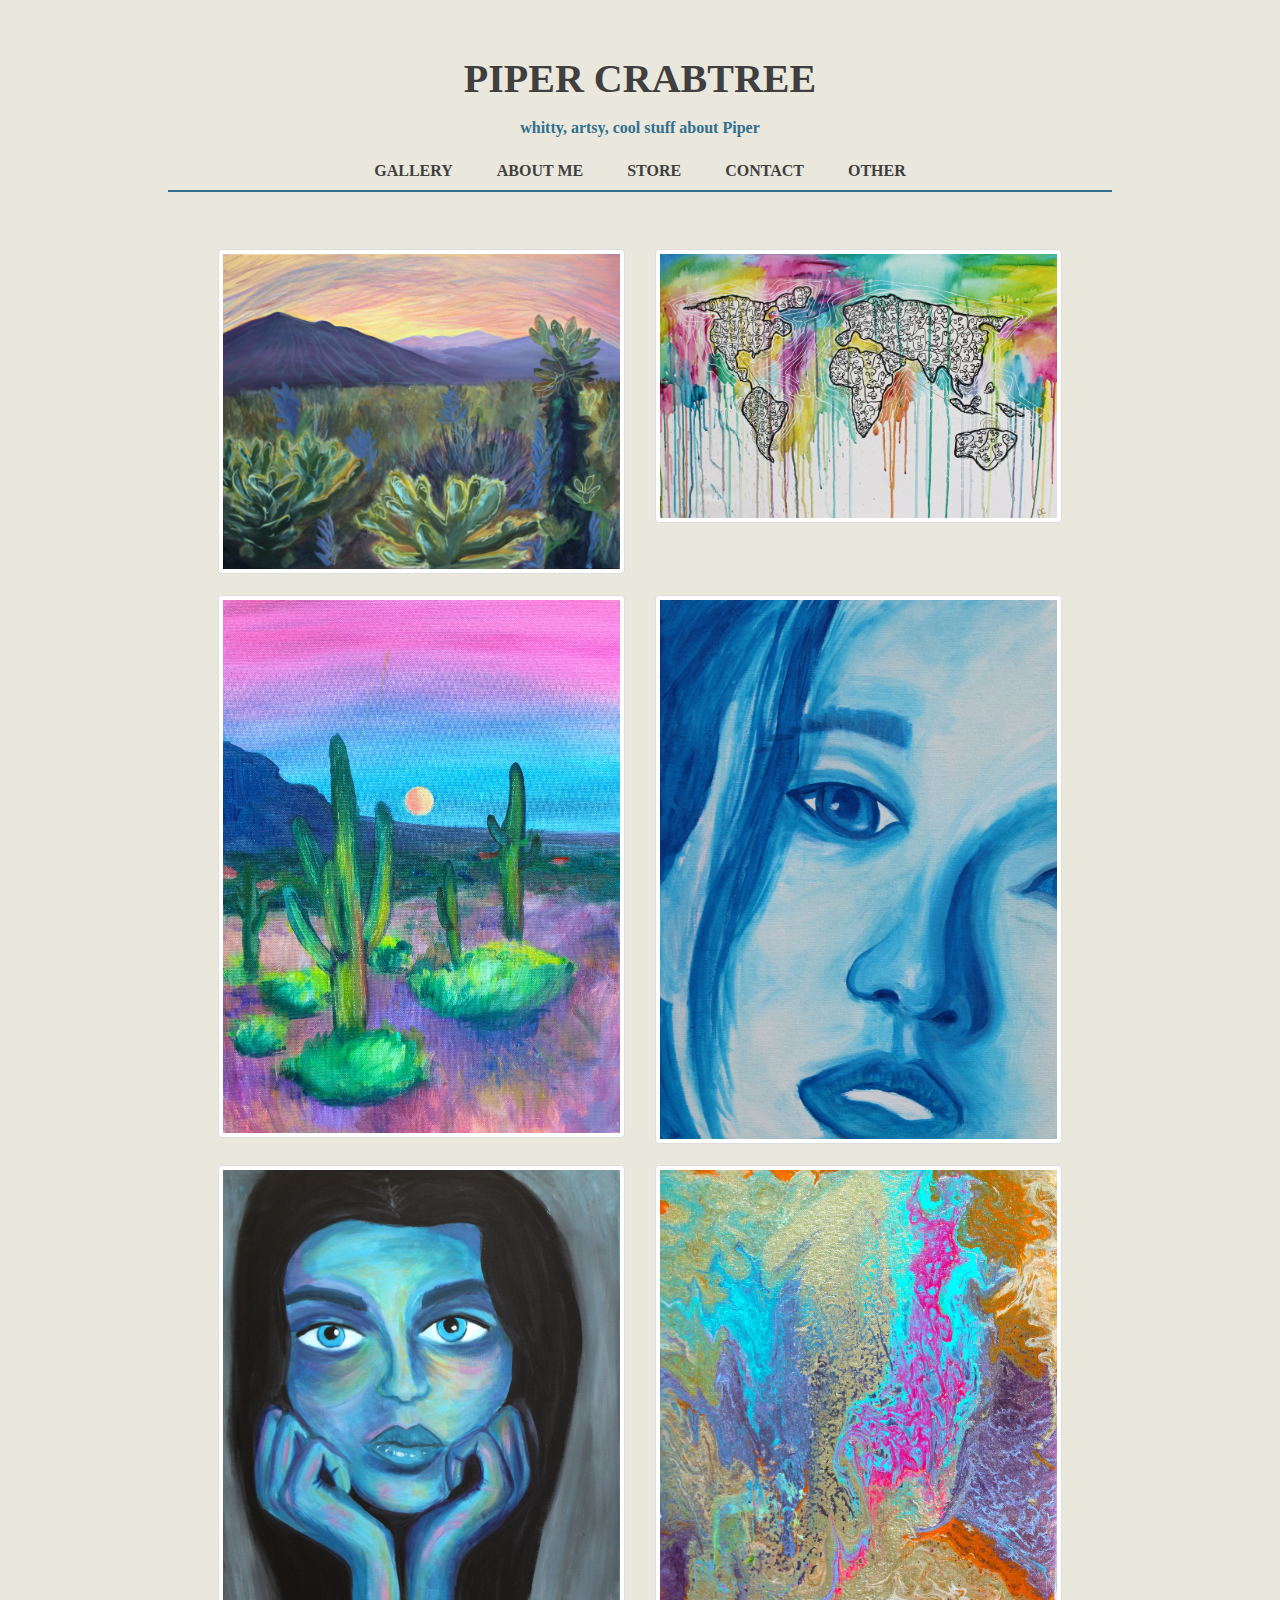
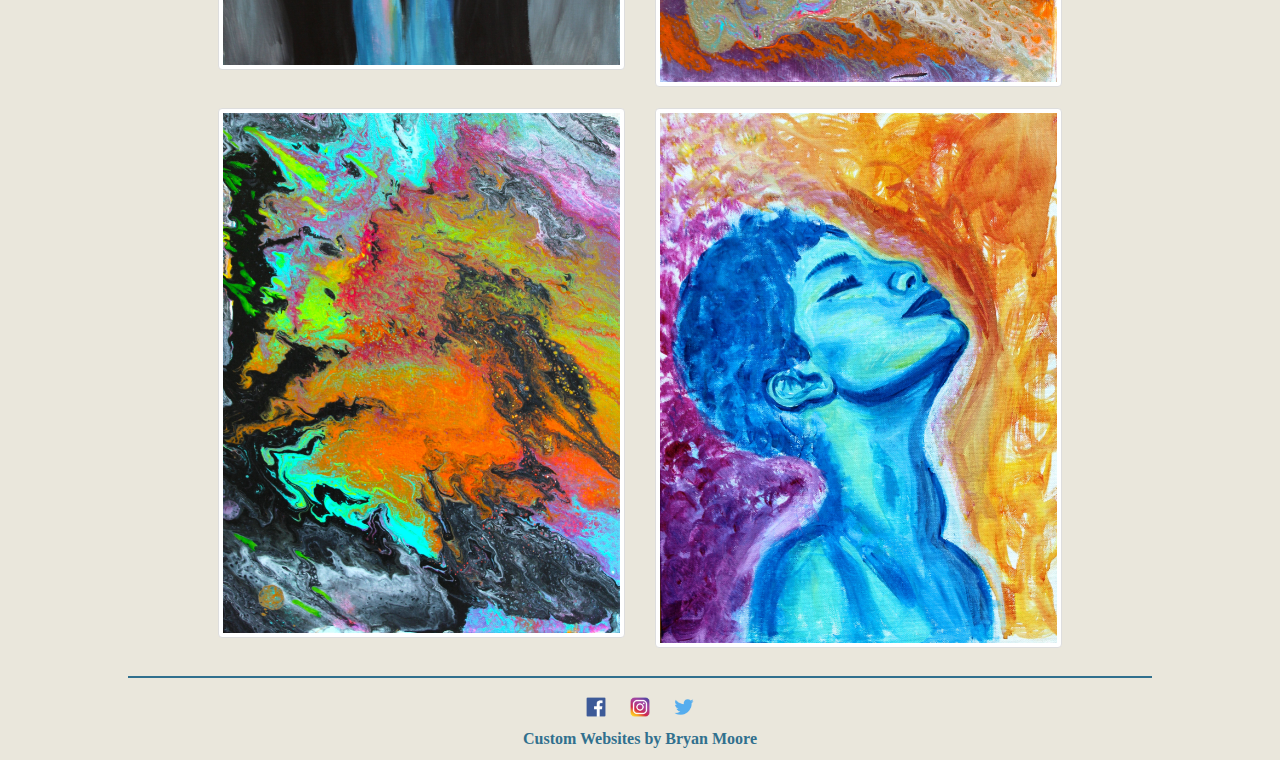
==== index.html @ aef94349 "First Commit.  Have completed the basic layout of the website, as well as some of the art that Piper" ====
<!--

Bryan Moore Web Developement

Personal Website for Piper Crabtree

-->
<!DOCTYPE html>
<html lang="en">
<head>
  <title>Piper Crabtree</title>
  <meta charset="utf-8">
  <meta name="viewport" content="width=device-width, initial-scale=1">
  <!-- Bootstrap CSS -->
  <link rel="stylesheet" href="https://maxcdn.bootstrapcdn.com/bootstrap/3.3.7/css/bootstrap.min.css">
  <!-- Custom CSS -->
  <link rel="stylesheet" type="text/css" href="css/main.css">
  <!-- AJAX -->
  <script src="https://ajax.googleapis.com/ajax/libs/jquery/3.3.1/jquery.min.js"></script>
  <!-- Bootstrap -->
  <script src="https://maxcdn.bootstrapcdn.com/bootstrap/3.3.7/js/bootstrap.min.js"></script>
</head>
<body>
<!-- Fixed Height
<body style="height:1500px">
-->
<!-- Banner -->
<div class="headline">
  <div class="banner">
    <p>PIPER CRABTREE</p>
  </div>
  <div class="banner2">
    <p>whitty, artsy, cool stuff about Piper</p>
  </div>
  <div class="banner3">
    <a href="index.html">GALLERY</a>
    <a href="about.html">ABOUT ME</a>
    <a href="store.html">STORE</a>
    <a href="contact.html">CONTACT</a>
    <a href="other.html">OTHER</a>
  </div>
<hr>
</div>

<!-- Dividing up the page -->
<div class="row">
    <!-- Left Side -->
    <div class="col-xs-2"></div>
    <div class="col-xs-8">
      <div class="row">
      <div class="col-xs-6">
        <div class="thumbnail">
          <img src="piperArt/Cactus.jpg" alt="...">
          <!--
          <div class="caption">
            
            <h3>Thumbnail label</h3>
            <p>Even with buttons</p>
            <p><a href="#" class="btn btn-primary" role="button">Button</a> <a href="#" class="btn btn-default" role="button">Button</a></p>
          
          </div>
          -->
        </div>
      </div>
      <div class="col-xs-6">
        <div class="thumbnail">
          <img src="piperArt/Connection.jpg" alt="...">
          <!--
          <div class="caption">
            <h3>Thumbnail Label</h3>
            <p>And anotha 1</p>
            <p><a href="#" class="btn btn-primary" role="button">Button</a> <a href="#" class="btn btn-default" role="button">Button</a></p>
          </div>
          -->
        </div>
      </div>
    </div>
    <div class="col-xs-2"></div>
  </div>
</div>
<div class="row">
    <!-- Left Side -->
    <div class="col-xs-2"></div>
    <div class="col-xs-8">
      <div class="row">
      <div class="col-xs-6">
        <div class="thumbnail">
          <img src="piperArt/DesertDays.jpg" alt="...">
          <!--
          <div class="caption">
            
            <h3>Thumbnail label</h3>
            <p>Even with buttons</p>
            <p><a href="#" class="btn btn-primary" role="button">Button</a> <a href="#" class="btn btn-default" role="button">Button</a></p>
          
          </div>
          -->
        </div>
      </div>
      <div class="col-xs-6">
        <div class="thumbnail">
          <img src="piperArt/familiar.jpg" alt="...">
          <!--
          <div class="caption">
            <h3>Thumbnail Label</h3>
            <p>And anotha 1</p>
            <p><a href="#" class="btn btn-primary" role="button">Button</a> <a href="#" class="btn btn-default" role="button">Button</a></p>
          </div>
          -->
        </div>
      </div>
    </div>
    <div class="col-xs-2"></div>
  </div>
</div>
<div class="row">
    <!-- Left Side -->
    <div class="col-xs-2"></div>
    <div class="col-xs-8">
      <div class="row">
      <div class="col-xs-6">
        <div class="thumbnail">
          <img src="piperArt/Her.jpg" alt="...">
          <!--
          <div class="caption">
            
            <h3>Thumbnail label</h3>
            <p>Even with buttons</p>
            <p><a href="#" class="btn btn-primary" role="button">Button</a> <a href="#" class="btn btn-default" role="button">Button</a></p>
          
          </div>
          -->
        </div>
      </div>
      <div class="col-xs-6">
        <div class="thumbnail">
          <img src="piperArt/PaintPour.jpg" alt="...">
          <!--
          <div class="caption">
            <h3>Thumbnail Label</h3>
            <p>And anotha 1</p>
            <p><a href="#" class="btn btn-primary" role="button">Button</a> <a href="#" class="btn btn-default" role="button">Button</a></p>
          </div>
          -->
        </div>
      </div>
    </div>
    <div class="col-xs-2"></div>
  </div>
</div>
<div class="row">
    <!-- Left Side -->
    <div class="col-xs-2"></div>
    <div class="col-xs-8">
      <div class="row">
      <div class="col-xs-6">
        <div class="thumbnail">
          <img src="piperArt/Space.jpg" alt="...">
          <!--
          <div class="caption">
            
            <h3>Thumbnail label</h3>
            <p>Even with buttons</p>
            <p><a href="#" class="btn btn-primary" role="button">Button</a> <a href="#" class="btn btn-default" role="button">Button</a></p>
          
          </div>
          -->
        </div>
      </div>
      <div class="col-xs-6">
        <div class="thumbnail">
          <img src="piperArt/Temperature.jpg" alt="...">
          <!--
          <div class="caption">
            <h3>Thumbnail Label</h3>
            <p>And anotha 1</p>
            <p><a href="#" class="btn btn-primary" role="button">Button</a> <a href="#" class="btn btn-default" role="button">Button</a></p>
          </div>
          -->
        </div>
      </div>
    </div>
    <div class="col-xs-2"></div>
  </div>
</div>
<hr>
<!-- Footer Banner -->
<div class="banner4">
  <a href="https://www.facebook.com/piper.crabtree"><img src="icons/facebook.png"></a>
  <a href="https://www.instagram.com/pippiphorray/"><img src="icons/insta.png"></a>
  <a href="https://twitter.com/pippiphorray?lang=en"><img src="icons/twitter.png"></a>
</div>
<div class="banner2">
  <p>Custom Websites by Bryan Moore</p>
</div>

</body>
</html>
---- css/main.css ----
/*
	Bryan Moore Web Development
	Custom Template Number 1
	template1.html
*/

body {
	background-color: #EAE7DC;
}

.headline {
	padding: 50px;
}

hr { 
    display: block;
    margin-top: 0.5em;
    margin-bottom: 0.5em;
    margin-left: auto;
    margin-right: auto;
    border-width: 2px;
    width: 80%;
    border-color: #31708E;
} 

.banner {
	font-size: 30pt;
	text-align: center;
	font-weight: bold;
	font-family: avenir;
	color: #3F3F3F;
}

.banner2 {
	font-size: 12pt;
	text-align: center;
	font-weight: bold;
	font-family: avenir;
	color: #31708E;
}

.banner3 {
	font-size: 12pt;
	text-align: center;
	font-weight: bold;
	font-family: avenir;
	color: #3F3F3F;
	padding-top: 10px;
}

.banner3 a {
	padding: 20px;
	color: #3F3F3F;
}

.banner3 a:hover {
    color: #A6A163;
}

.banner4 {
	font-size: 12pt;
	text-align: center;
	font-weight: bold;
	font-family: avenir;
	color: #3F3F3F;
	padding: 10px;
}

.banner4 a {
	padding: 10px;
}

.banner4 img {
	height: 20px;
	width: 20px;
}
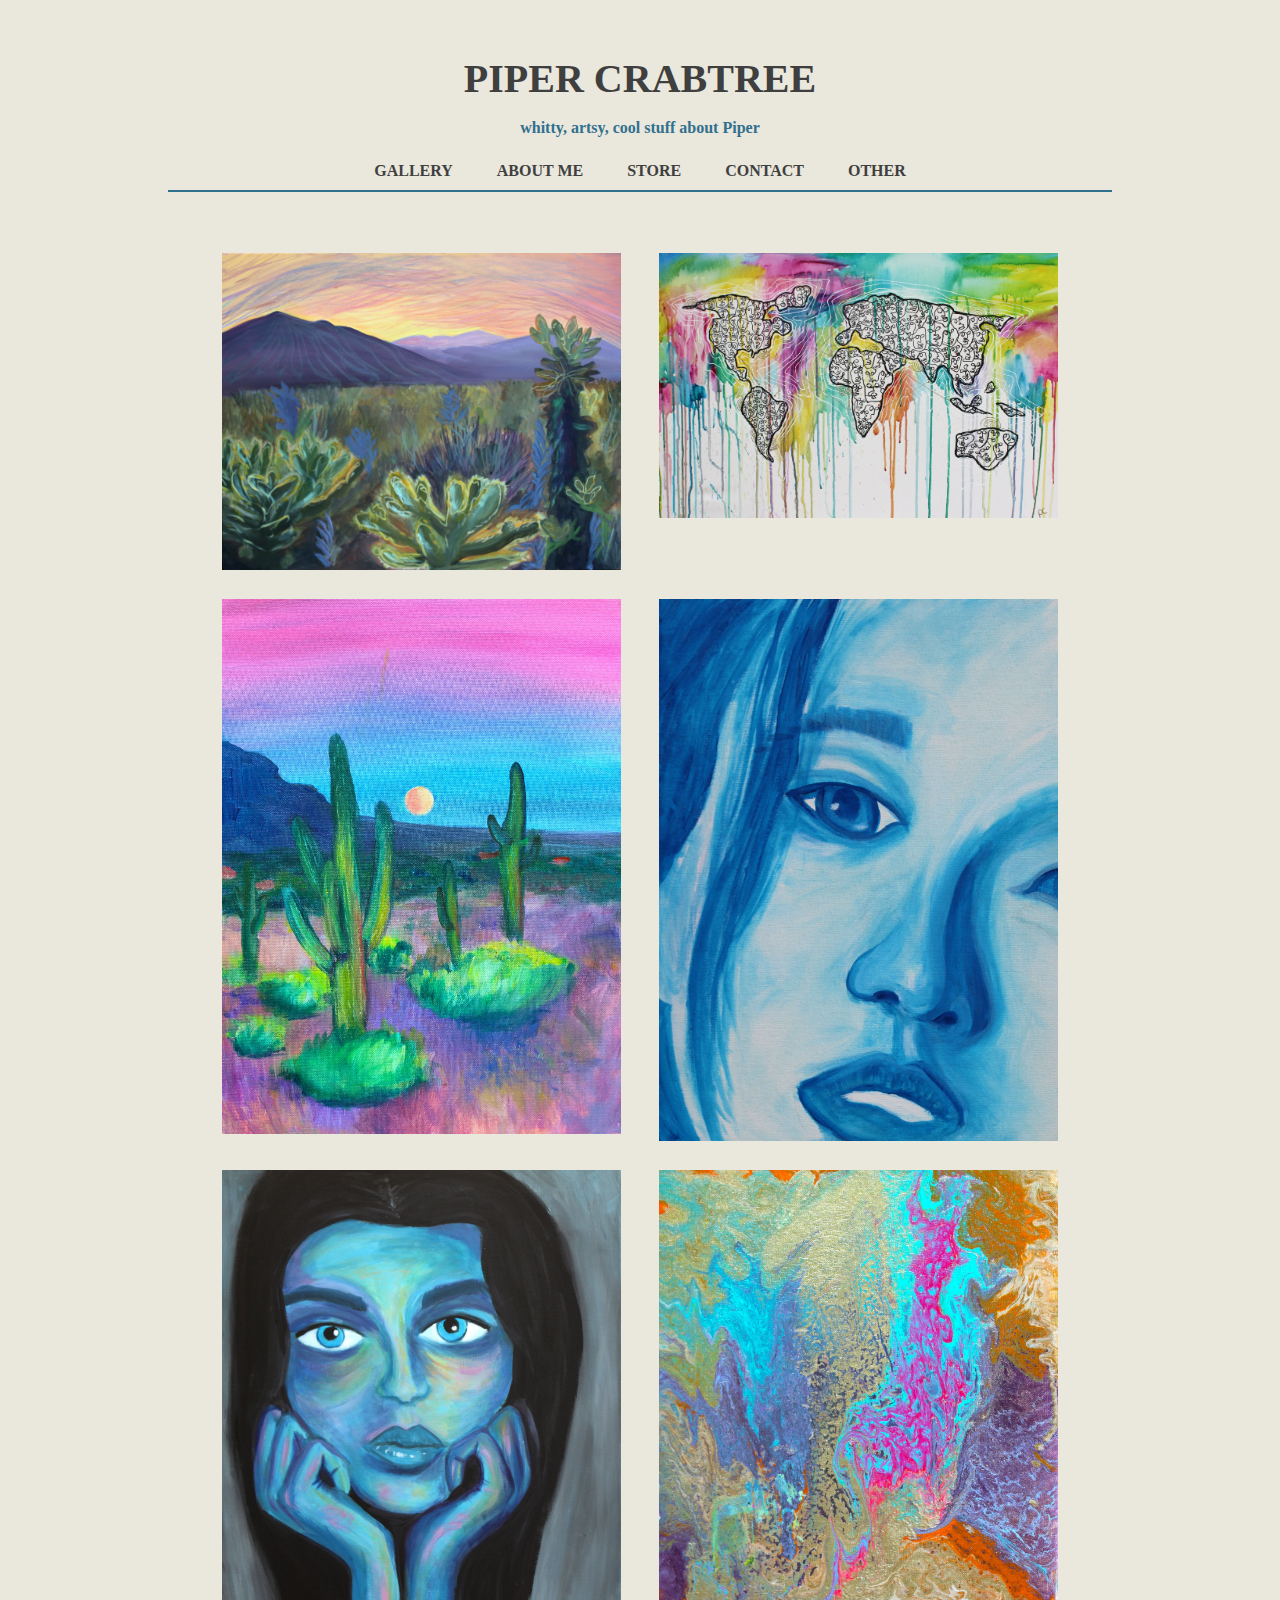
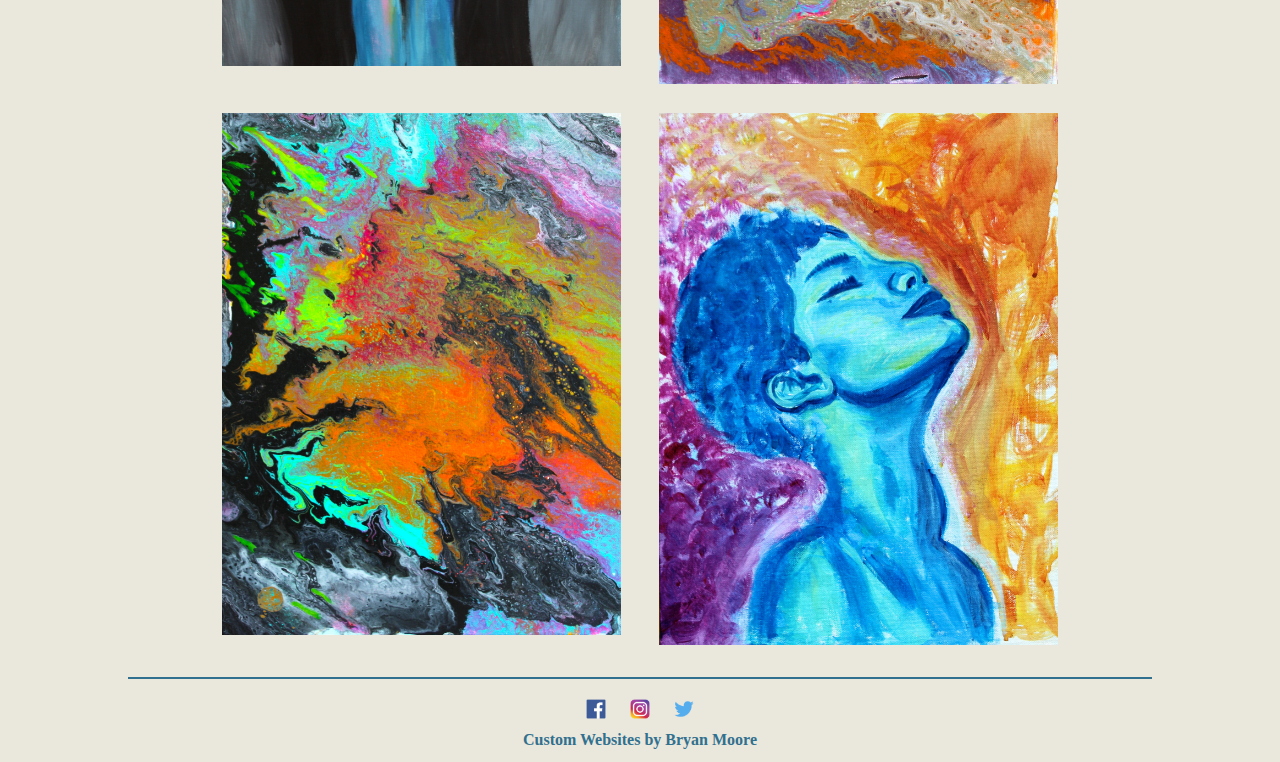
==== commit b9f48c3f: "Second commit.  Implemented a lightbox feature for the artwork when it is clocked on." ====
--- a/index.html
+++ b/index.html
@@ -1,9 +1,6 @@
 <!--
-
 Bryan Moore Web Developement
-
 Personal Website for Piper Crabtree
-
 -->
 <!DOCTYPE html>
 <html lang="en">
@@ -50,7 +47,7 @@
       <div class="row">
       <div class="col-xs-6">
         <div class="thumbnail">
-          <img src="piperArt/Cactus.jpg" alt="...">
+          <img src="piperArt/Cactus.jpg" alt="..." onclick="openModal();currentSlide(1)">
           <!--
           <div class="caption">
             
@@ -64,7 +61,7 @@
       </div>
       <div class="col-xs-6">
         <div class="thumbnail">
-          <img src="piperArt/Connection.jpg" alt="...">
+          <img src="piperArt/Connection.jpg" alt="..." onclick="openModal();currentSlide(2)">
           <!--
           <div class="caption">
             <h3>Thumbnail Label</h3>
@@ -85,7 +82,7 @@
       <div class="row">
       <div class="col-xs-6">
         <div class="thumbnail">
-          <img src="piperArt/DesertDays.jpg" alt="...">
+          <img src="piperArt/DesertDays.jpg" alt="..." onclick="openModal();currentSlide(3)">
           <!--
           <div class="caption">
             
@@ -99,7 +96,7 @@
       </div>
       <div class="col-xs-6">
         <div class="thumbnail">
-          <img src="piperArt/familiar.jpg" alt="...">
+          <img src="piperArt/familiar.jpg" alt="..." onclick="openModal();currentSlide(4)">
           <!--
           <div class="caption">
             <h3>Thumbnail Label</h3>
@@ -120,7 +117,7 @@
       <div class="row">
       <div class="col-xs-6">
         <div class="thumbnail">
-          <img src="piperArt/Her.jpg" alt="...">
+          <img src="piperArt/Her.jpg" alt="..." onclick="openModal();currentSlide(5)">
           <!--
           <div class="caption">
             
@@ -134,7 +131,7 @@
       </div>
       <div class="col-xs-6">
         <div class="thumbnail">
-          <img src="piperArt/PaintPour.jpg" alt="...">
+          <img src="piperArt/PaintPour.jpg" alt="..." onclick="openModal();currentSlide(6)">
           <!--
           <div class="caption">
             <h3>Thumbnail Label</h3>
@@ -155,7 +152,7 @@
       <div class="row">
       <div class="col-xs-6">
         <div class="thumbnail">
-          <img src="piperArt/Space.jpg" alt="...">
+          <img src="piperArt/Space.jpg" alt="..." onclick="openModal();currentSlide(7)">
           <!--
           <div class="caption">
             
@@ -169,7 +166,7 @@
       </div>
       <div class="col-xs-6">
         <div class="thumbnail">
-          <img src="piperArt/Temperature.jpg" alt="...">
+          <img src="piperArt/Temperature.jpg" alt="..." onclick="openModal();currentSlide(8)">
           <!--
           <div class="caption">
             <h3>Thumbnail Label</h3>
@@ -194,5 +191,120 @@
   <p>Custom Websites by Bryan Moore</p>
 </div>
 
+<!-- The Modal/Lightbox -->
+<div id="myModal" class="modal">
+  <span class="close cursor" onclick="closeModal()">&times;</span>
+  <div class="modal-content">
+
+    <div class="mySlides">
+      <img src="piperArt/Cactus.jpg" class="image">
+      <div class="middle">
+        <div class="imagetext">Cactus</div>
+      </div>
+    </div>
+
+    <div class="mySlides">
+      <img src="piperArt/Connection.jpg" class="image">
+      <div class="middle">
+        <div class="imagetext">Connection</div>
+      </div>
+    </div>
+
+    <div class="mySlides">
+      <img src="piperArt/DesertDays.jpg" class="image">
+      <div class="middle">
+        <div class="imagetext">Desert Days</div>
+      </div>
+    </div>
+
+    <div class="mySlides">
+      <img src="piperArt/familiar.jpg" class="image">
+      <div class="middle">
+        <div class="imagetext">Familiar</div>
+      </div>
+    </div>
+
+    <div class="mySlides">
+      <img src="piperArt/Her.jpg" class="image">
+      <div class="middle">
+        <div class="imagetext">Her</div>
+      </div>
+    </div>
+
+    <div class="mySlides">
+      <img src="piperArt/PaintPour.jpg" class="image">
+      <div class="middle">
+        <div class="imagetext">Paint Pour</div>
+      </div>
+    </div>
+
+    <div class="mySlides">
+      <img src="piperArt/Space.jpg" class="image">
+      <div class="middle">
+        <div class="imagetext">Space</div>
+      </div>
+    </div>
+
+    <div class="mySlides">
+      <img src="piperArt/Temperature.jpg" class="image">
+      <div class="middle">
+        <div class="imagetext">Temperature</div>
+      </div>
+    </div>
+
+    <!-- Next/previous controls -->
+    <a class="prev" onclick="plusSlides(-1)">&#10094;</a>
+    <a class="next" onclick="plusSlides(1)">&#10095;</a>
+
+    <!-- Caption text -->
+    <div class="caption-container">
+      <p id="caption"></p>
+    </div>
+  </div>
+</div>
+
+<script>
+// Open the Modal
+function openModal() {
+  document.getElementById('myModal').style.display = "block";
+}
+
+// Close the Modal
+function closeModal() {
+  document.getElementById('myModal').style.display = "none";
+}
+
+var slideIndex = 1;
+showSlides(slideIndex);
+
+// Next/previous controls
+function plusSlides(n) {
+  showSlides(slideIndex += n);
+}
+
+// Thumbnail image controls
+function currentSlide(n) {
+  showSlides(slideIndex = n);
+}
+
+function showSlides(n) {
+  var i;
+  var slides = document.getElementsByClassName("mySlides");
+  var dots = document.getElementsByClassName("demo");
+  var captionText = document.getElementById("caption");
+  if (n > slides.length) {slideIndex = 1}
+  if (n < 1) {slideIndex = slides.length}
+  for (i = 0; i < slides.length; i++) {
+    slides[i].style.display = "none";
+  }
+  for (i = 0; i < dots.length; i++) {
+    dots[i].className = dots[i].className.replace(" active", "");
+  }
+  slides[slideIndex-1].style.display = "block";
+  dots[slideIndex-1].className += " active";
+  captionText.innerHTML = dots[slideIndex-1].alt;
+}
+</script>
+
 </body>
 </html>--- a/css/main.css
+++ b/css/main.css
@@ -6,6 +6,12 @@
 
 body {
 	background-color: #EAE7DC;
+}
+
+.thumbnail{
+  background: transparent;
+  border: 0 none;
+  box-shadow: none;
 }
 
 .headline {
@@ -75,3 +81,158 @@
 	width: 20px;
 }
 
+
+/* The Modal (background) ******************************************/
+/* Create four equal columns that floats next to eachother */
+.column {
+  float: left;
+  width: 25%;
+}
+
+.modal {
+  display: none;
+  position: fixed;
+  z-index: 1;
+  padding-top: 100px;
+  left: 0;
+  top: 0;
+  width: 100%;
+  height: 100%;
+  overflow: auto;
+  background-color: black;
+}
+
+/* Modal Content */
+.modal-content {
+  background-color: black;
+  margin: 0 auto;
+  padding: 0;
+  width: 60%;
+  max-width: 1200px;
+}
+
+/* The Close Button */
+.close {
+  color: white;
+  position: absolute;
+  top: 10px;
+  right: 25px;
+  font-size: 35px;
+  font-weight: bold;
+}
+
+.close:hover,
+.close:focus {
+  color: #999;
+  text-decoration: none;
+  cursor: pointer;
+}
+
+/* Hide the slides by default */
+.mySlides {
+  display: block;
+  margin: 0 auto;
+}
+
+.mySlides img {
+  display: block;
+  margin: 0 auto;
+  width: 400px;
+  opacity: 1;
+  transition: .5s ease;
+  backface-visibility: hidden;
+}
+
+.middle {
+  transition: .5s ease;
+  opacity: 0;
+  position: absolute;
+  top: 85%;
+  left: 50%;
+  transform: translate(-50%, -50%);
+  -ms-transform: translate(-50%, -50%);
+  text-align: center;
+}
+
+.mySlides:hover .image {
+	opacity: 0.9;
+}
+
+.mySlides:hover .middle {
+  opacity: 0.9;
+}
+
+.imagetext {
+  background-color: black;
+  color: white;
+  font-size: 16px;
+  padding: 16px 100px;
+}
+
+
+
+/* Next & previous buttons */
+.prev,
+.next {
+  cursor: pointer;
+  position: absolute;
+  top: 50%;
+  width: auto;
+  padding: 16px;
+  margin-top: -50px;
+  color: white;
+  font-weight: bold;
+  font-size: 20px;
+  transition: 0.6s ease;
+  border-radius: 0 3px 3px 0;
+  user-select: none;
+  -webkit-user-select: none;
+}
+
+/* Position the "next button" to the right */
+.next {
+  right: 0;
+  border-radius: 3px 0 0 3px;
+}
+
+/* On hover, add a black background color with a little bit see-through */
+.prev:hover,
+.next:hover {
+  background-color: rgba(0, 0, 0, 0.8);
+}
+
+/* Number text (1/3 etc) */
+.numbertext {
+  color: #f2f2f2;
+  font-size: 12px;
+  padding: 8px 12px;
+  position: absolute;
+  top: 0;
+}
+
+/* Caption text */
+.caption-container {
+  text-align: center;
+  background-color: black;
+  padding: 2px 16px;
+  color: white;
+}
+
+img.demo {
+  opacity: 0.6;
+}
+
+.active,
+.demo:hover {
+  opacity: 1;
+}
+
+img.hover-shadow {
+  transition: 0.3s
+}
+
+.hover-shadow:hover {
+  box-shadow: 0 4px 8px 0 rgba(0, 0, 0, 0.2), 0 6px 20px 0 rgba(0, 0, 0, 0.19)
+}
+
+/* The Modal (background) ******************************************/
